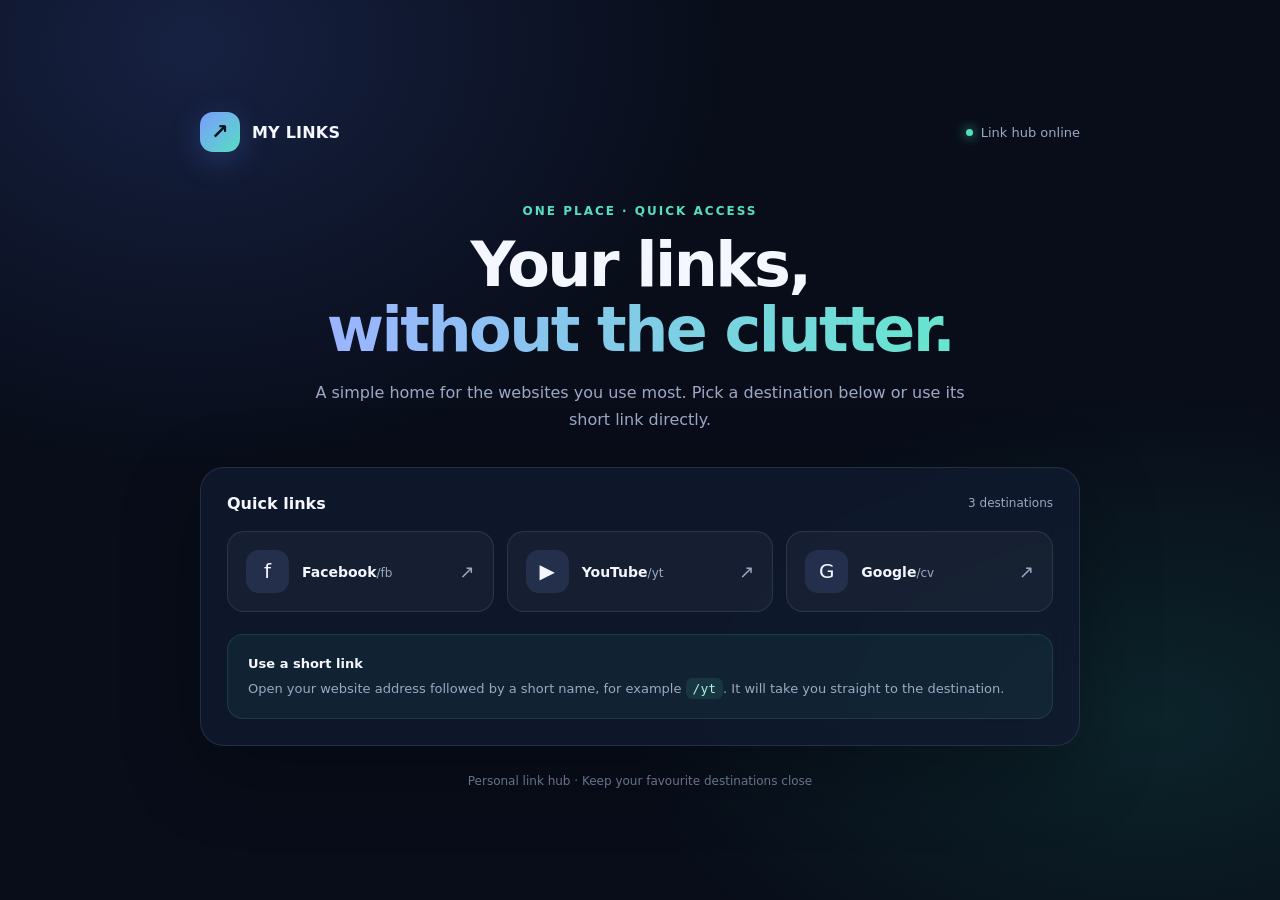
==== index.html @ b265d66c "Add files via upload" ====
<!DOCTYPE html>
<html lang="en">
<head>
  <meta charset="UTF-8">
  <meta name="viewport" content="width=device-width, initial-scale=1">
  <meta name="theme-color" content="#0b1020">
  <meta name="description" content="A simple personal link hub for quick access to useful destinations.">
  <title>My Links — Quick access, one place</title>
  <style>
    :root {
      color-scheme: dark;
      --bg: #080d19; --panel: rgba(17, 26, 47, .82); --line: rgba(164, 184, 226, .14);
      --text: #f4f7ff; --muted: #9ba9c4; --accent: #7c9cff; --accent2: #55dfc1;
    }
    * { box-sizing: border-box; }
    body {
      margin: 0; min-height: 100vh; color: var(--text);
      font-family: Inter, ui-sans-serif, system-ui, -apple-system, Segoe UI, sans-serif;
      background:
        radial-gradient(ellipse at 15% 5%, rgba(74, 103, 210, .22), transparent 35%),
        radial-gradient(ellipse at 90% 80%, rgba(40, 190, 163, .13), transparent 32%), var(--bg);
      display: grid; place-items: center; padding: 28px 18px;
    }
    .wrap { width: min(880px, 100%); }
    .top { display:flex; align-items:center; justify-content:space-between; margin-bottom: 52px; }
    .brand { display:flex; align-items:center; gap:12px; font-weight:750; letter-spacing:.2px; }
    .brand-mark {
      width:40px; height:40px; display:grid; place-items:center; border-radius:13px;
      background:linear-gradient(135deg,#7c9cff,#55dfc1); color:#07101e; font-size:21px;
      box-shadow:0 8px 30px rgba(89,139,255,.25);
    }
    .status { color:var(--muted); font-size:13px; display:flex; align-items:center; gap:8px; }
    .dot { width:7px; height:7px; border-radius:50%; background:var(--accent2); box-shadow:0 0 12px var(--accent2); }
    .hero { text-align:center; margin:0 auto 34px; max-width:650px; }
    .eyebrow { color:var(--accent2); font-size:12px; font-weight:800; letter-spacing:2px; text-transform:uppercase; }
    h1 { font-size:clamp(36px,7vw,62px); line-height:1.05; letter-spacing:-2.5px; margin:14px 0 16px; }
    h1 span { background:linear-gradient(90deg,#9bb4ff,#65e6ce); -webkit-background-clip:text; background-clip:text; color:transparent; }
    .intro { color:var(--muted); line-height:1.7; font-size:16px; margin:0; }
    .panel { background:var(--panel); border:1px solid var(--line); border-radius:24px; padding:26px; box-shadow:0 24px 80px rgba(0,0,0,.28); backdrop-filter:blur(16px); }
    .panel-head { display:flex; justify-content:space-between; align-items:center; gap:12px; margin-bottom:18px; }
    h2 { margin:0; font-size:16px; }
    .count { color:var(--muted); font-size:12px; }
    .links { display:grid; grid-template-columns:repeat(3,1fr); gap:13px; }
    .link-card {
      min-width:0; padding:18px; border-radius:17px; border:1px solid var(--line);
      background:rgba(255,255,255,.035); color:var(--text); text-decoration:none;
      display:flex; align-items:center; gap:13px; transition:transform .2s,border-color .2s,background .2s;
    }
    .link-card:hover { transform:translateY(-3px); border-color:rgba(124,156,255,.55); background:rgba(124,156,255,.08); }
    .link-icon { width:43px; height:43px; border-radius:13px; display:grid; place-items:center; flex:none; background:rgba(124,156,255,.13); font-size:20px; }
    .link-info { min-width:0; }
    .link-name { font-weight:700; font-size:14px; }
    .link-short { color:var(--muted); font-size:12px; margin-top:4px; overflow:hidden; text-overflow:ellipsis; }
    .arrow { margin-left:auto; color:var(--muted); font-size:18px; }
    .how { margin-top:22px; padding:18px 20px; border-radius:16px; background:rgba(85,223,193,.055); border:1px solid rgba(85,223,193,.14); }
    .how strong { font-size:13px; }
    .how p { margin:7px 0 0; color:var(--muted); font-size:13px; line-height:1.6; }
    code { color:#a8f2df; background:rgba(85,223,193,.1); padding:3px 7px; border-radius:6px; }
    footer { text-align:center; color:#73819d; font-size:12px; margin-top:28px; }
    @media(max-width:650px) {
      .top { margin-bottom:38px; } .links { grid-template-columns:1fr; }
      .panel { padding:19px; } h1 { letter-spacing:-1.5px; }
    }
  </style>
</head>
<body>
  <main class="wrap">
    <header class="top">
      <div class="brand"><div class="brand-mark">↗</div><span>MY LINKS</span></div>
      <div class="status"><span class="dot"></span> Link hub online</div>
    </header>

    <section class="hero">
      <div class="eyebrow">One place · Quick access</div>
      <h1>Your links,<br><span>without the clutter.</span></h1>
      <p class="intro">A simple home for the websites you use most. Pick a destination below or use its short link directly.</p>
    </section>

    <section class="panel" aria-labelledby="links-title">
      <div class="panel-head">
        <h2 id="links-title">Quick links</h2>
        <span class="count" id="link-count">3 destinations</span>
      </div>
      <div class="links" id="links">
        <a class="link-card" href="https://facebook.com" target="_blank" rel="noopener noreferrer">
          <span class="link-icon">f</span><span class="link-info"><span class="link-name">Facebook</span><span class="link-short">/fb</span></span><span class="arrow">↗</span>
        </a>
        <a class="link-card" href="https://youtube.com" target="_blank" rel="noopener noreferrer">
          <span class="link-icon">▶</span><span class="link-info"><span class="link-name">YouTube</span><span class="link-short">/yt</span></span><span class="arrow">↗</span>
        </a>
        <a class="link-card" href="https://google.com" target="_blank" rel="noopener noreferrer">
          <span class="link-icon">G</span><span class="link-info"><span class="link-name">Google</span><span class="link-short">/cv</span></span><span class="arrow">↗</span>
        </a>
      </div>
      <div class="how">
        <strong>Use a short link</strong>
        <p>Open your website address followed by a short name, for example <code>/yt</code>. It will take you straight to the destination.</p>
      </div>
    </section>
    <footer>Personal link hub · Keep your favourite destinations close</footer>
  </main>
</body>
</html>
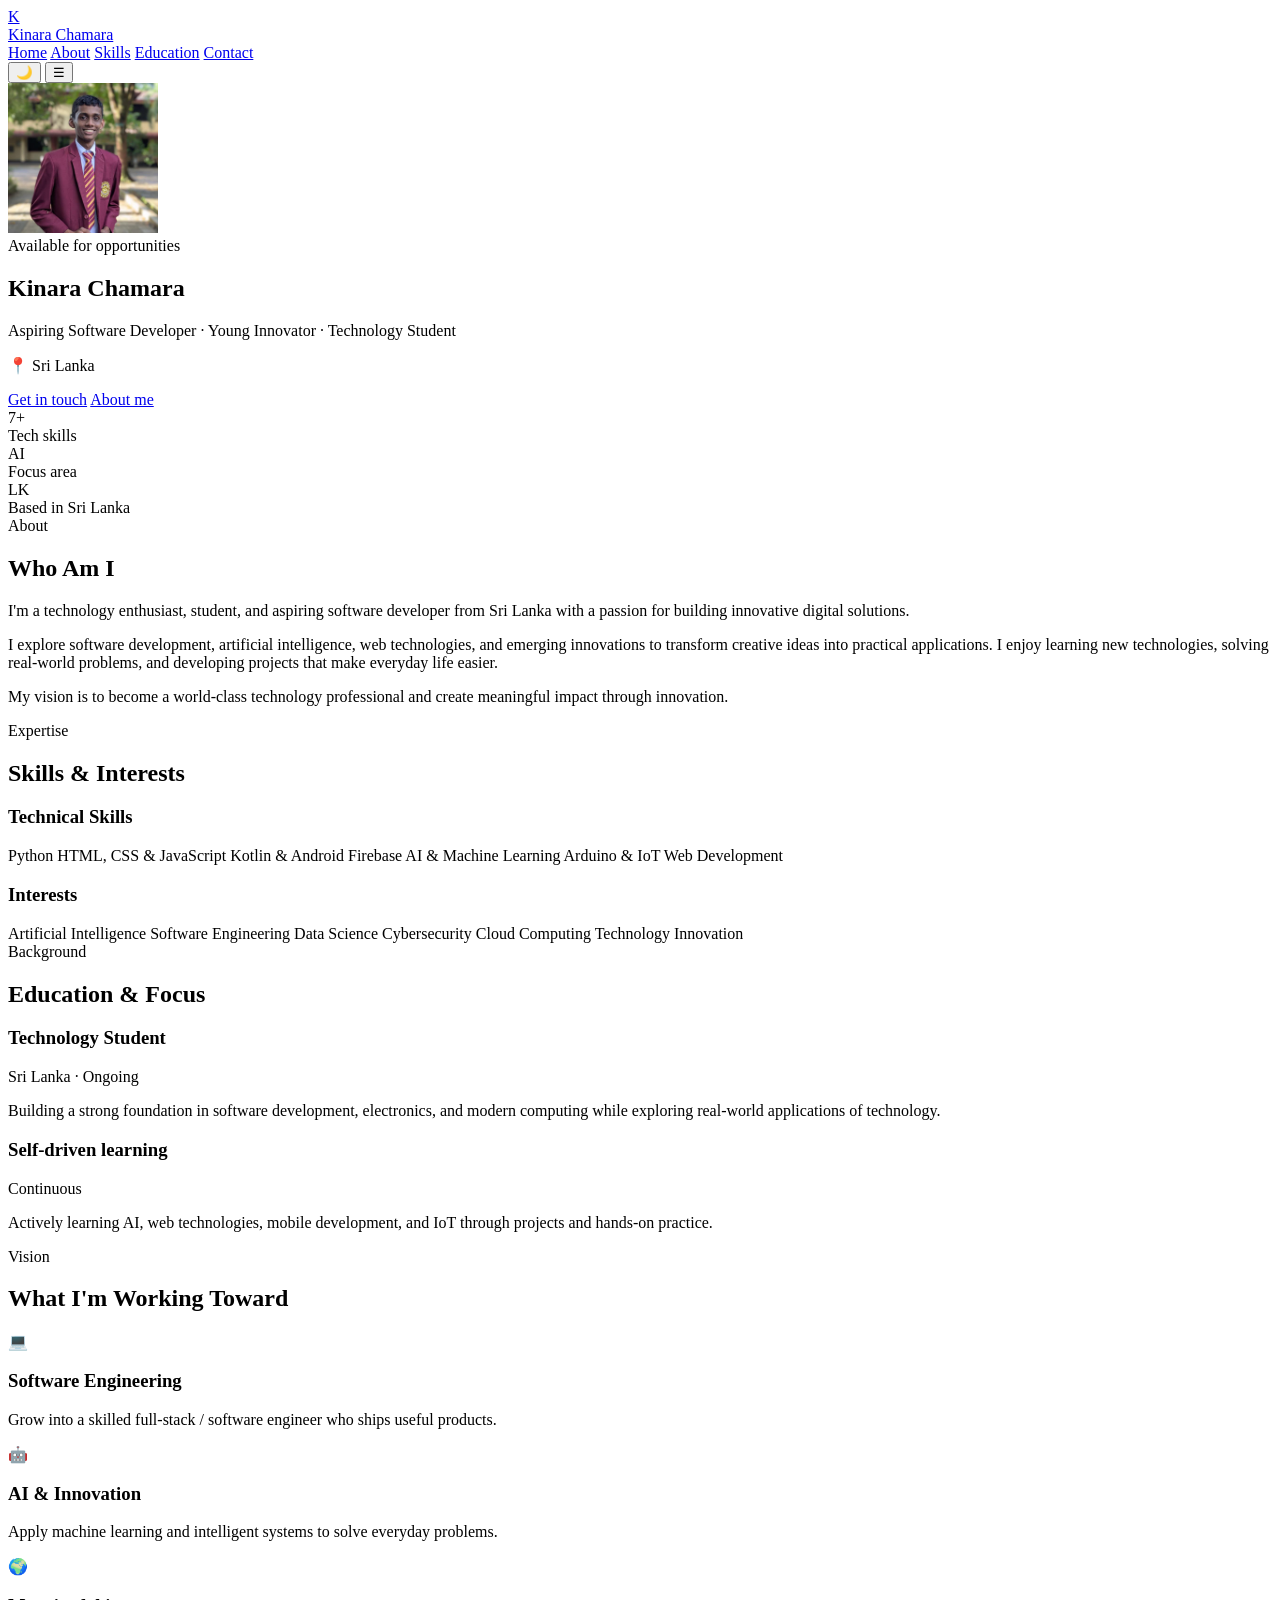
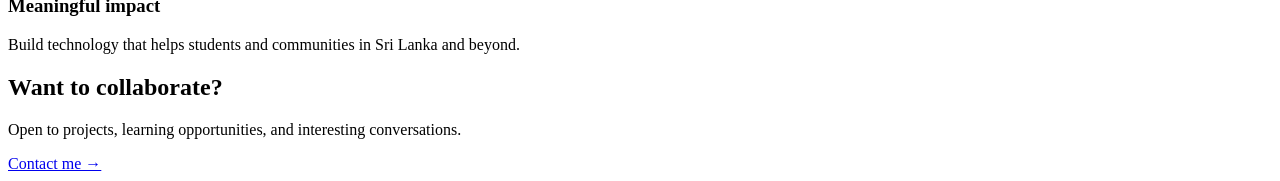
==== commit 91dae7bf: "Add files via upload" ====
--- a/index.html
+++ b/index.html
@@ -3,101 +3,183 @@
 <head>
   <meta charset="UTF-8">
   <meta name="viewport" content="width=device-width, initial-scale=1">
-  <meta name="theme-color" content="#0b1020">
-  <meta name="description" content="A simple personal link hub for quick access to useful destinations.">
-  <title>My Links — Quick access, one place</title>
-  <style>
-    :root {
-      color-scheme: dark;
-      --bg: #080d19; --panel: rgba(17, 26, 47, .82); --line: rgba(164, 184, 226, .14);
-      --text: #f4f7ff; --muted: #9ba9c4; --accent: #7c9cff; --accent2: #55dfc1;
-    }
-    * { box-sizing: border-box; }
-    body {
-      margin: 0; min-height: 100vh; color: var(--text);
-      font-family: Inter, ui-sans-serif, system-ui, -apple-system, Segoe UI, sans-serif;
-      background:
-        radial-gradient(ellipse at 15% 5%, rgba(74, 103, 210, .22), transparent 35%),
-        radial-gradient(ellipse at 90% 80%, rgba(40, 190, 163, .13), transparent 32%), var(--bg);
-      display: grid; place-items: center; padding: 28px 18px;
-    }
-    .wrap { width: min(880px, 100%); }
-    .top { display:flex; align-items:center; justify-content:space-between; margin-bottom: 52px; }
-    .brand { display:flex; align-items:center; gap:12px; font-weight:750; letter-spacing:.2px; }
-    .brand-mark {
-      width:40px; height:40px; display:grid; place-items:center; border-radius:13px;
-      background:linear-gradient(135deg,#7c9cff,#55dfc1); color:#07101e; font-size:21px;
-      box-shadow:0 8px 30px rgba(89,139,255,.25);
-    }
-    .status { color:var(--muted); font-size:13px; display:flex; align-items:center; gap:8px; }
-    .dot { width:7px; height:7px; border-radius:50%; background:var(--accent2); box-shadow:0 0 12px var(--accent2); }
-    .hero { text-align:center; margin:0 auto 34px; max-width:650px; }
-    .eyebrow { color:var(--accent2); font-size:12px; font-weight:800; letter-spacing:2px; text-transform:uppercase; }
-    h1 { font-size:clamp(36px,7vw,62px); line-height:1.05; letter-spacing:-2.5px; margin:14px 0 16px; }
-    h1 span { background:linear-gradient(90deg,#9bb4ff,#65e6ce); -webkit-background-clip:text; background-clip:text; color:transparent; }
-    .intro { color:var(--muted); line-height:1.7; font-size:16px; margin:0; }
-    .panel { background:var(--panel); border:1px solid var(--line); border-radius:24px; padding:26px; box-shadow:0 24px 80px rgba(0,0,0,.28); backdrop-filter:blur(16px); }
-    .panel-head { display:flex; justify-content:space-between; align-items:center; gap:12px; margin-bottom:18px; }
-    h2 { margin:0; font-size:16px; }
-    .count { color:var(--muted); font-size:12px; }
-    .links { display:grid; grid-template-columns:repeat(3,1fr); gap:13px; }
-    .link-card {
-      min-width:0; padding:18px; border-radius:17px; border:1px solid var(--line);
-      background:rgba(255,255,255,.035); color:var(--text); text-decoration:none;
-      display:flex; align-items:center; gap:13px; transition:transform .2s,border-color .2s,background .2s;
-    }
-    .link-card:hover { transform:translateY(-3px); border-color:rgba(124,156,255,.55); background:rgba(124,156,255,.08); }
-    .link-icon { width:43px; height:43px; border-radius:13px; display:grid; place-items:center; flex:none; background:rgba(124,156,255,.13); font-size:20px; }
-    .link-info { min-width:0; }
-    .link-name { font-weight:700; font-size:14px; }
-    .link-short { color:var(--muted); font-size:12px; margin-top:4px; overflow:hidden; text-overflow:ellipsis; }
-    .arrow { margin-left:auto; color:var(--muted); font-size:18px; }
-    .how { margin-top:22px; padding:18px 20px; border-radius:16px; background:rgba(85,223,193,.055); border:1px solid rgba(85,223,193,.14); }
-    .how strong { font-size:13px; }
-    .how p { margin:7px 0 0; color:var(--muted); font-size:13px; line-height:1.6; }
-    code { color:#a8f2df; background:rgba(85,223,193,.1); padding:3px 7px; border-radius:6px; }
-    footer { text-align:center; color:#73819d; font-size:12px; margin-top:28px; }
-    @media(max-width:650px) {
-      .top { margin-bottom:38px; } .links { grid-template-columns:1fr; }
-      .panel { padding:19px; } h1 { letter-spacing:-1.5px; }
-    }
-  </style>
+  <meta name="theme-color" content="#4f46e5">
+  <meta name="description" content="Kinara Chamara — Technology Enthusiast | Aspiring Software Developer from Sri Lanka">
+  <meta name="author" content="Kinara Chamara">
+  <title>Kinara Chamara — Portfolio</title>
+
+  <meta property="og:title" content="Kinara Chamara — Portfolio">
+  <meta property="og:description" content="Technology Enthusiast | Aspiring Software Developer from Sri Lanka">
+  <meta property="og:type" content="website">
+  <meta property="og:url" content="https://kinarachamara.com">
+  <meta property="og:image" content="https://kinarachamara.com/profile.jpg">
+
+  <link rel="preconnect" href="https://fonts.googleapis.com">
+  <link rel="preconnect" href="https://fonts.gstatic.com" crossorigin>
+  <link href="https://fonts.googleapis.com/css2?family=Inter:wght@400;500;600;700;800&display=swap" rel="stylesheet">
+  <link rel="stylesheet" href="css/style.css">
+  <script src="js/theme.js"></script>
 </head>
 <body>
-  <main class="wrap">
-    <header class="top">
-      <div class="brand"><div class="brand-mark">↗</div><span>MY LINKS</span></div>
-      <div class="status"><span class="dot"></span> Link hub online</div>
-    </header>
+
+  <header class="header">
+    <div class="header-inner">
+      <a href="index.html" class="logo">
+        <div class="logo-mark">K</div>
+        <span>Kinara Chamara</span>
+      </a>
+      <nav class="nav">
+        <a href="index.html" class="active">Home</a>
+        <a href="#about">About</a>
+        <a href="#skills">Skills</a>
+        <a href="#education">Education</a>
+        <a href="contact.html">Contact</a>
+      </nav>
+      <div class="header-right">
+        <button class="theme-toggle" type="button" aria-label="Toggle theme" title="Dark mode">🌙</button>
+        <button class="menu-btn" type="button" aria-label="Menu">☰</button>
+      </div>
+    </div>
+  </header>
+
+  <div class="wrap">
 
     <section class="hero">
-      <div class="eyebrow">One place · Quick access</div>
-      <h1>Your links,<br><span>without the clutter.</span></h1>
-      <p class="intro">A simple home for the websites you use most. Pick a destination below or use its short link directly.</p>
+      <div class="avatar-wrap">
+        <div class="avatar-ring"></div>
+        <img src="profile.jpg" alt="Kinara Chamara" class="avatar" width="150" height="150">
+      </div>
+
+      <div class="badge">Available for opportunities</div>
+      <h1>Kinara Chamara</h1>
+      <p class="subtitle">Aspiring Software Developer · Young Innovator · Technology Student</p>
+      <p class="location">📍 Sri Lanka</p>
+
+      <div class="hero-actions">
+        <a href="contact.html" class="btn btn-primary">Get in touch</a>
+        <a href="#about" class="btn btn-secondary">About me</a>
+      </div>
     </section>
 
-    <section class="panel" aria-labelledby="links-title">
-      <div class="panel-head">
-        <h2 id="links-title">Quick links</h2>
-        <span class="count" id="link-count">3 destinations</span>
+    <div class="stats">
+      <div class="stat-card">
+        <div class="stat-value">7+</div>
+        <div class="stat-label">Tech skills</div>
       </div>
-      <div class="links" id="links">
-        <a class="link-card" href="https://facebook.com" target="_blank" rel="noopener noreferrer">
-          <span class="link-icon">f</span><span class="link-info"><span class="link-name">Facebook</span><span class="link-short">/fb</span></span><span class="arrow">↗</span>
-        </a>
-        <a class="link-card" href="https://youtube.com" target="_blank" rel="noopener noreferrer">
-          <span class="link-icon">▶</span><span class="link-info"><span class="link-name">YouTube</span><span class="link-short">/yt</span></span><span class="arrow">↗</span>
-        </a>
-        <a class="link-card" href="https://google.com" target="_blank" rel="noopener noreferrer">
-          <span class="link-icon">G</span><span class="link-info"><span class="link-name">Google</span><span class="link-short">/cv</span></span><span class="arrow">↗</span>
-        </a>
+      <div class="stat-card">
+        <div class="stat-value">AI</div>
+        <div class="stat-label">Focus area</div>
       </div>
-      <div class="how">
-        <strong>Use a short link</strong>
-        <p>Open your website address followed by a short name, for example <code>/yt</code>. It will take you straight to the destination.</p>
+      <div class="stat-card">
+        <div class="stat-value">LK</div>
+        <div class="stat-label">Based in Sri Lanka</div>
+      </div>
+    </div>
+
+    <section class="section" id="about">
+      <div class="card">
+        <div class="section-title">About</div>
+        <h2>Who Am I</h2>
+        <div class="about-text">
+          <p>I'm a technology enthusiast, student, and aspiring software developer from Sri Lanka with a passion for building innovative digital solutions.</p>
+          <p>I explore software development, artificial intelligence, web technologies, and emerging innovations to transform creative ideas into practical applications. I enjoy learning new technologies, solving real-world problems, and developing projects that make everyday life easier.</p>
+          <p>My vision is to become a world-class technology professional and create meaningful impact through innovation.</p>
+        </div>
       </div>
     </section>
-    <footer>Personal link hub · Keep your favourite destinations close</footer>
-  </main>
+
+    <section class="section" id="skills">
+      <div class="card">
+        <div class="section-title">Expertise</div>
+        <h2>Skills &amp; Interests</h2>
+        <div class="skills-grid">
+          <div class="skill-group">
+            <h3>Technical Skills</h3>
+            <div class="tags">
+              <span class="tag">Python</span>
+              <span class="tag">HTML, CSS &amp; JavaScript</span>
+              <span class="tag">Kotlin &amp; Android</span>
+              <span class="tag">Firebase</span>
+              <span class="tag">AI &amp; Machine Learning</span>
+              <span class="tag">Arduino &amp; IoT</span>
+              <span class="tag">Web Development</span>
+            </div>
+          </div>
+          <div class="skill-group">
+            <h3>Interests</h3>
+            <div class="tags">
+              <span class="tag">Artificial Intelligence</span>
+              <span class="tag">Software Engineering</span>
+              <span class="tag">Data Science</span>
+              <span class="tag">Cybersecurity</span>
+              <span class="tag">Cloud Computing</span>
+              <span class="tag">Technology Innovation</span>
+            </div>
+          </div>
+        </div>
+      </div>
+    </section>
+
+    <section class="section" id="education">
+      <div class="card">
+        <div class="section-title">Background</div>
+        <h2>Education &amp; Focus</h2>
+        <div class="timeline">
+          <div class="timeline-item">
+            <div class="timeline-dot"></div>
+            <div class="timeline-body">
+              <h3>Technology Student</h3>
+              <p class="timeline-meta">Sri Lanka · Ongoing</p>
+              <p>Building a strong foundation in software development, electronics, and modern computing while exploring real-world applications of technology.</p>
+            </div>
+          </div>
+          <div class="timeline-item">
+            <div class="timeline-dot"></div>
+            <div class="timeline-body">
+              <h3>Self-driven learning</h3>
+              <p class="timeline-meta">Continuous</p>
+              <p>Actively learning AI, web technologies, mobile development, and IoT through projects and hands-on practice.</p>
+            </div>
+          </div>
+        </div>
+      </div>
+    </section>
+
+    <section class="section" id="goals">
+      <div class="card">
+        <div class="section-title">Vision</div>
+        <h2>What I'm Working Toward</h2>
+        <div class="goals-grid">
+          <div class="goal-item">
+            <div class="goal-icon">💻</div>
+            <h3>Software Engineering</h3>
+            <p>Grow into a skilled full-stack / software engineer who ships useful products.</p>
+          </div>
+          <div class="goal-item">
+            <div class="goal-icon">🤖</div>
+            <h3>AI &amp; Innovation</h3>
+            <p>Apply machine learning and intelligent systems to solve everyday problems.</p>
+          </div>
+          <div class="goal-item">
+            <div class="goal-icon">🌍</div>
+            <h3>Meaningful impact</h3>
+            <p>Build technology that helps students and communities in Sri Lanka and beyond.</p>
+          </div>
+        </div>
+      </div>
+    </section>
+
+    <section class="section">
+      <div class="cta-band">
+        <h2>Want to collaborate?</h2>
+        <p>Open to projects, learning opportunities, and interesting conversations.</p>
+        <a href="contact.html" class="btn">Contact me →</a>
+      </div>
+    </section>
+
+  </div>
+
+  <script src="js/schema.js"></script>
+  <script src="js/footer.js"></script>
 </body>
 </html>
